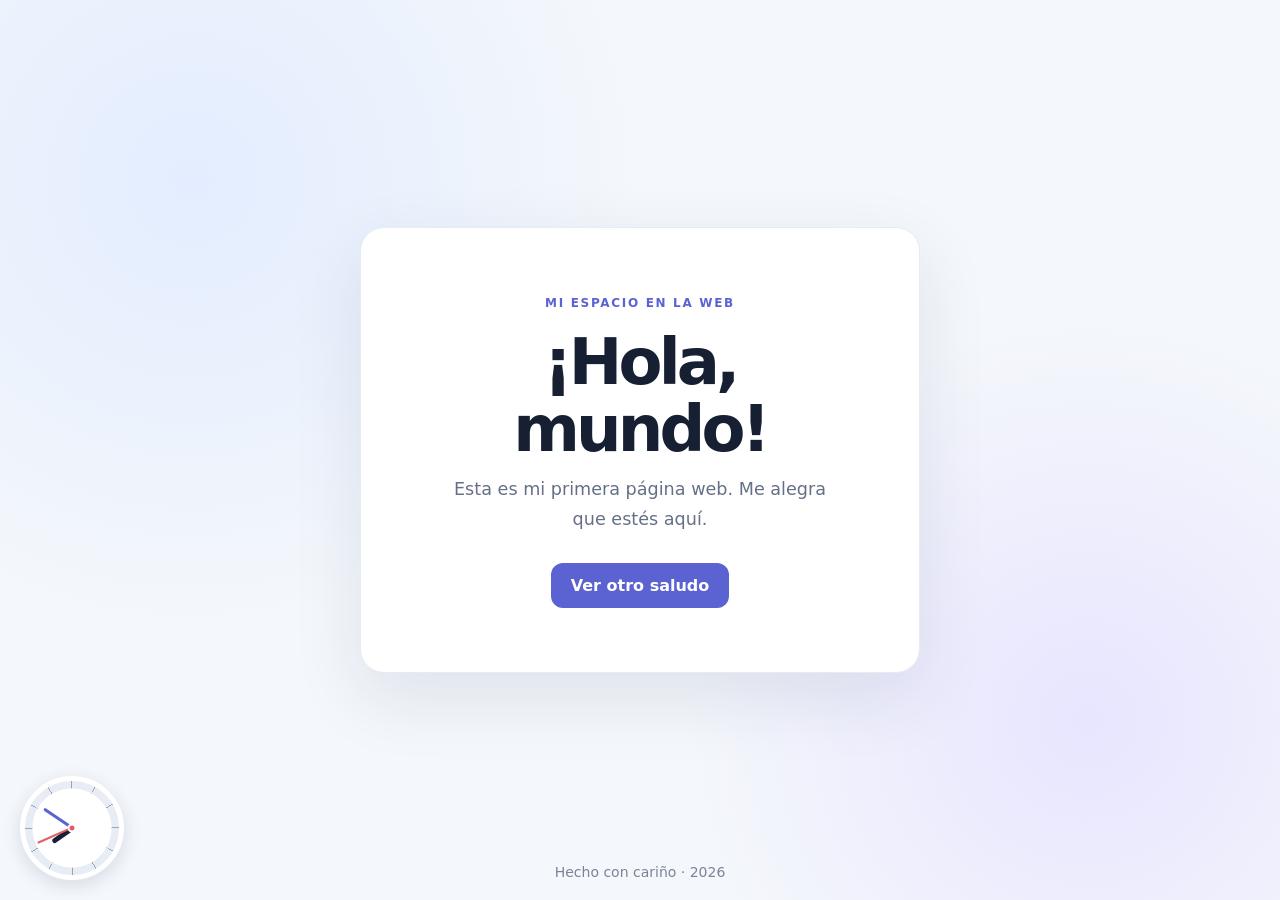
==== index.html @ 37932080 "first commit" ====
<!DOCTYPE html>
<html lang="es">
<head>
  <meta charset="UTF-8">
  <meta name="viewport" content="width=device-width, initial-scale=1.0">
  <meta name="theme-color" content="#f4f7fb">
  <title>Mi primera página</title>
  <link rel="stylesheet" href="styles.css">
  <script src="main.js" defer></script>
</head>
<body>
  <main class="tarjeta">
    <span class="etiqueta">MI ESPACIO EN LA WEB</span>
    <h1>¡Hola, mundo!</h1>
    <p id="mensaje">Esta es mi primera página web. Me alegra que estés aquí.</p>
    <button id="boton-saludo" type="button">Ver otro saludo</button>
  </main>

  <div class="reloj" id="reloj" role="img" aria-label="Reloj analógico">
    <span class="aguja aguja-hora" id="aguja-hora"></span>
    <span class="aguja aguja-minuto" id="aguja-minuto"></span>
    <span class="aguja aguja-segundo" id="aguja-segundo"></span>
    <span class="reloj-centro"></span>
  </div>

  <footer>Hecho con cariño · <span id="anio"></span></footer>
</body>
</html>
---- styles.css ----
:root {
  color-scheme: light;
  font-family: Inter, ui-sans-serif, system-ui, -apple-system, BlinkMacSystemFont, "Segoe UI", sans-serif;
  color: #172033;
  background: #f4f7fb;
  font-synthesis: none;
  text-rendering: optimizeLegibility;
}

* {
  box-sizing: border-box;
}

body {
  min-height: 100vh;
  margin: 0;
  padding: 24px;
  display: grid;
  place-items: center;
  background:
    radial-gradient(circle at 15% 20%, #e3edff 0, transparent 28rem),
    radial-gradient(circle at 85% 80%, #e8e5ff 0, transparent 25rem),
    #f4f7fb;
}

.tarjeta {
  width: min(100%, 560px);
  padding: clamp(32px, 8vw, 64px);
  text-align: center;
  background: #fff;
  border: 1px solid #e7ebf2;
  border-radius: 24px;
  box-shadow: 0 24px 70px rgb(34 51 84 / 10%);
}

.etiqueta {
  color: #5b63d3;
  font-size: 0.75rem;
  font-weight: 700;
  letter-spacing: 0.14em;
}

h1 {
  margin: 18px 0 12px;
  font-size: clamp(2.5rem, 8vw, 4rem);
  line-height: 1.05;
  letter-spacing: -0.06em;
}

p {
  max-width: 36ch;
  margin: 0 auto 28px;
  color: #657087;
  font-size: 1.1rem;
  line-height: 1.7;
}

button {
  padding: 13px 20px;
  border: 0;
  border-radius: 12px;
  background: #5b63d3;
  color: #fff;
  font: inherit;
  font-weight: 650;
  cursor: pointer;
  transition: background-color 160ms ease, transform 160ms ease;
}

button:hover {
  background: #484fb9;
  transform: translateY(-2px);
}

button:focus-visible {
  outline: 3px solid #a8adff;
  outline-offset: 3px;
}

.reloj {
  position: fixed;
  bottom: 20px;
  left: 20px;
  width: 104px;
  aspect-ratio: 1;
  border: 5px solid #fff;
  border-radius: 50%;
  background:
    radial-gradient(circle, #fff 0 59%, transparent 60%),
    repeating-conic-gradient(from -1deg, #9aa3b8 0deg 1deg, transparent 1deg 30deg),
    #e8ecf5;
  box-shadow: 0 5px 18px rgb(34 51 84 / 14%);
}

.aguja {
  position: absolute;
  bottom: 50%;
  left: 50%;
  display: block;
  border-radius: 999px;
  transform: translateX(-50%) rotate(0deg);
  transform-origin: center bottom;
}

.aguja-hora {
  width: 5px;
  height: 25%;
  background: #172033;
}

.aguja-minuto {
  width: 3px;
  height: 36%;
  background: #5b63d3;
}

.aguja-segundo {
  width: 2px;
  height: 40%;
  background: #e25d67;
}

.reloj-centro {
  position: absolute;
  top: 50%;
  left: 50%;
  width: 9px;
  aspect-ratio: 1;
  border: 2px solid #fff;
  border-radius: 50%;
  background: #e25d67;
  transform: translate(-50%, -50%);
}

footer {
  position: absolute;
  bottom: 20px;
  left: 50%;
  color: #7b8496;
  font-size: 0.875rem;
  transform: translateX(-50%);
  white-space: nowrap;
}

@media (max-width: 420px) {
  .reloj {
    bottom: 56px;
    left: 16px;
    width: 84px;
  }

  .aguja-hora {
    height: 24%;
  }
}

@media (prefers-reduced-motion: reduce) {
  *,
  *::before,
  *::after {
    scroll-behavior: auto !important;
    transition-duration: 0.01ms !important;
  }
}
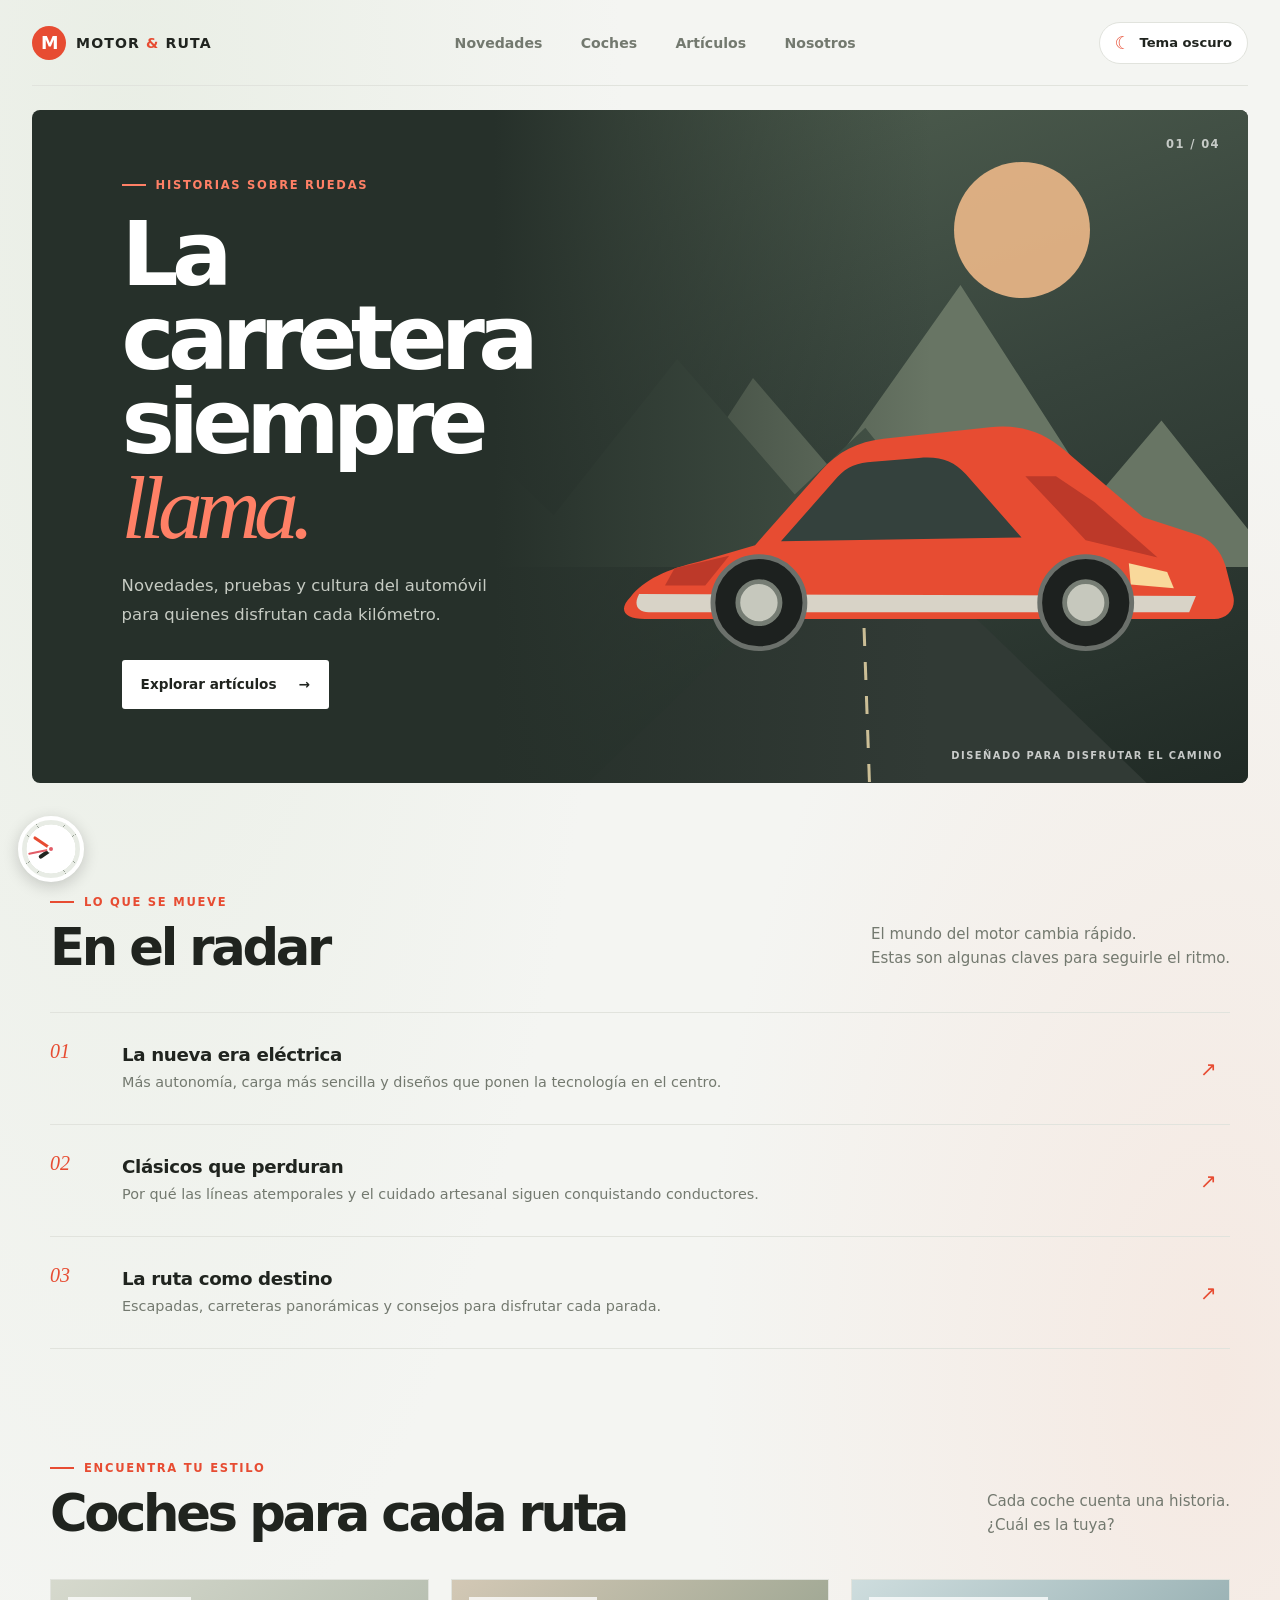
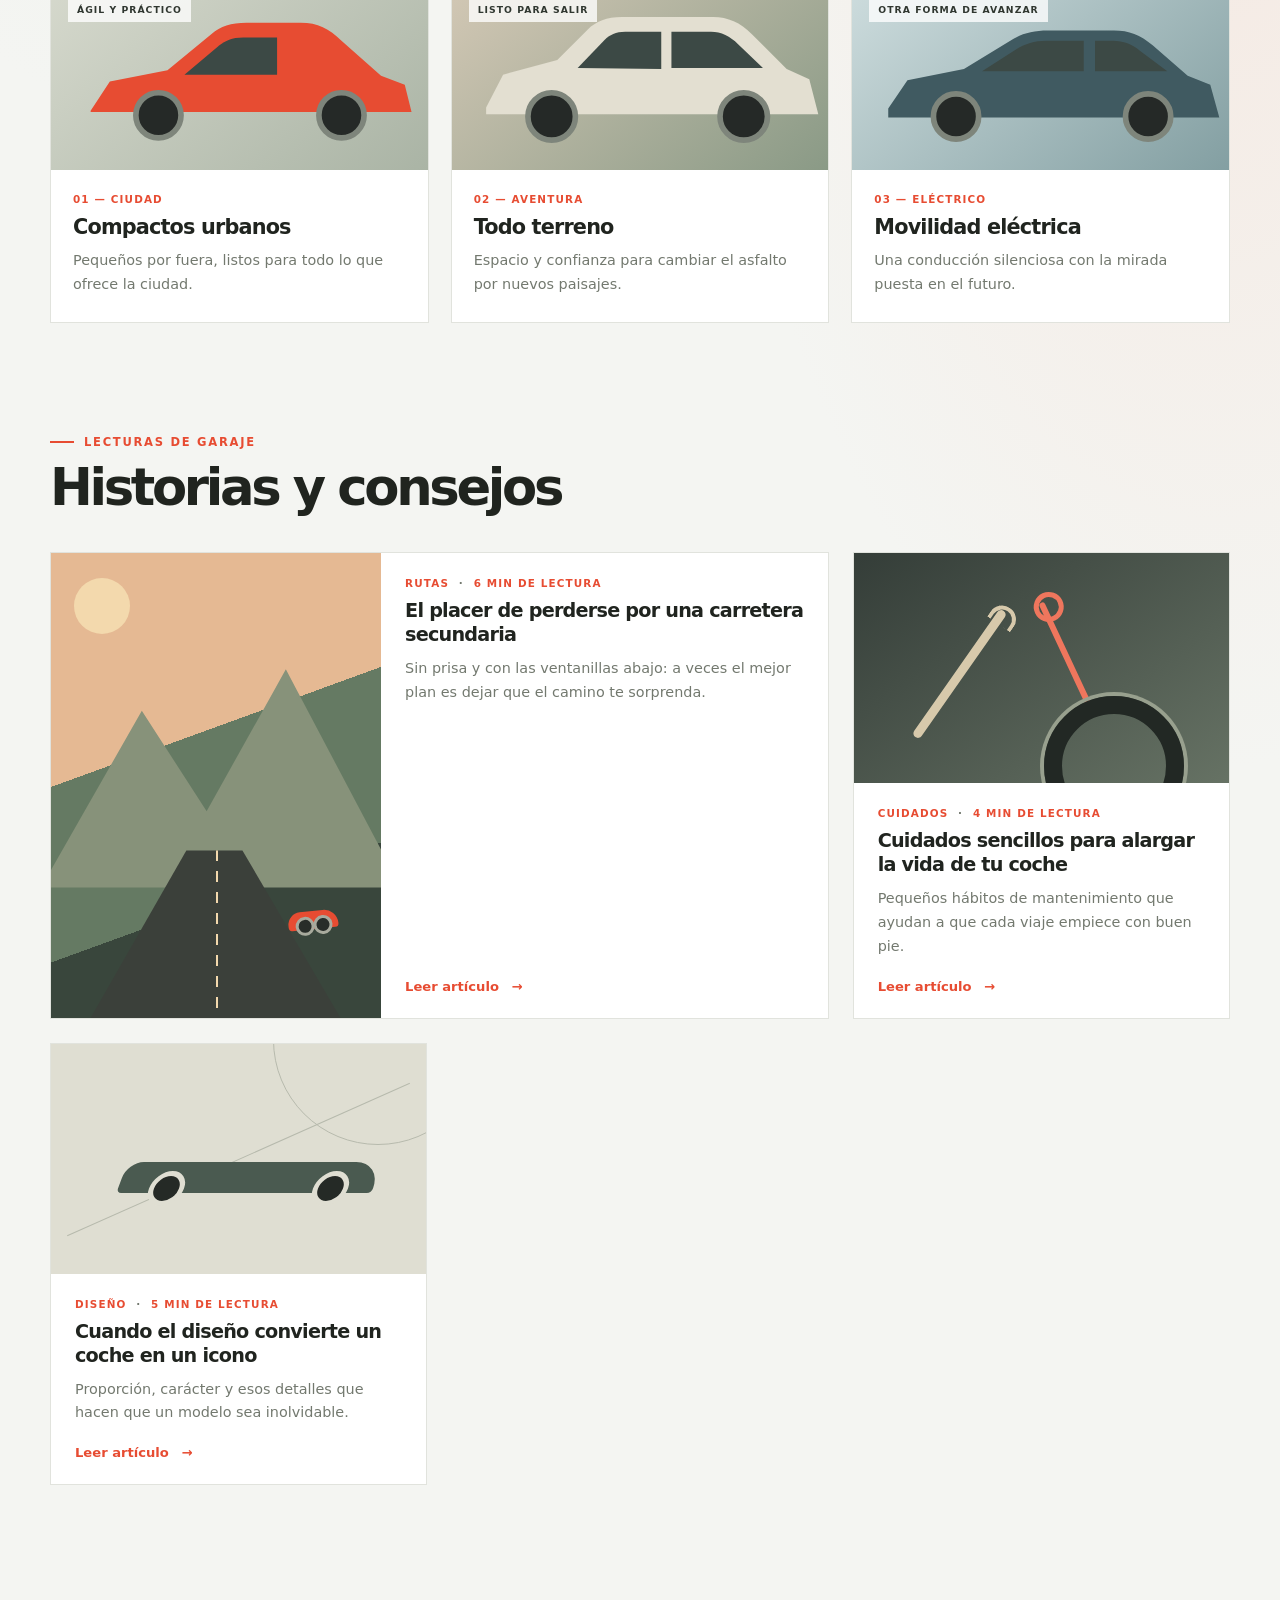
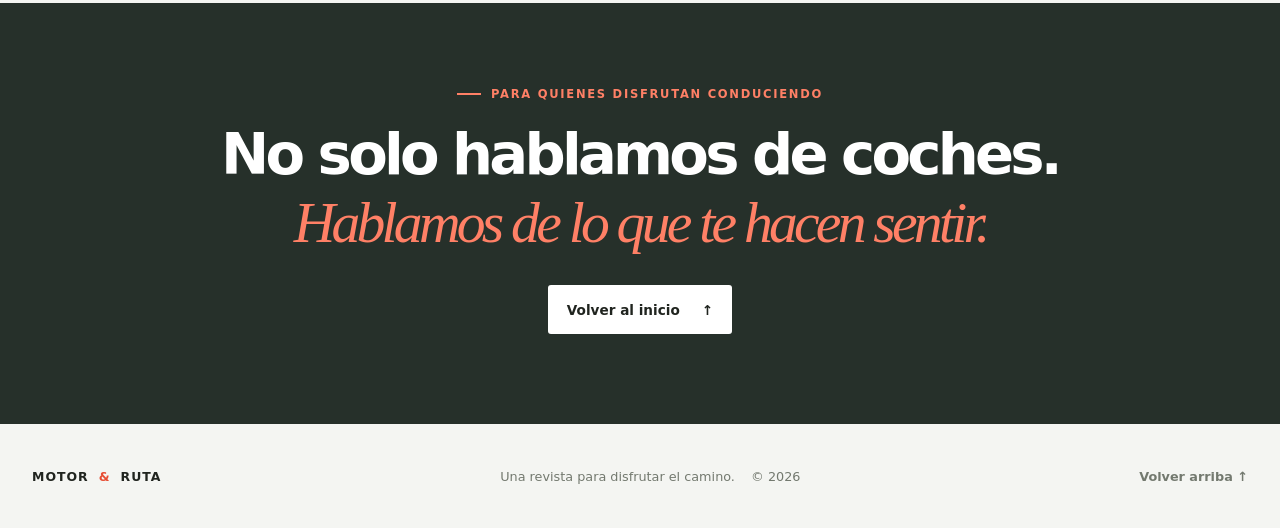
==== commit 57a06834: "READM.d y copilot-intructions.md created" ====
--- a/index.html
+++ b/index.html
@@ -3,17 +3,148 @@
 <head>
   <meta charset="UTF-8">
   <meta name="viewport" content="width=device-width, initial-scale=1.0">
-  <meta name="theme-color" content="#f4f7fb">
-  <title>Mi primera página</title>
+  <meta name="theme-color" content="#f4f5f2">
+  <title>Motor & Ruta | Pasión por los coches</title>
   <link rel="stylesheet" href="styles.css">
   <script src="main.js" defer></script>
 </head>
 <body>
-  <main class="tarjeta">
-    <span class="etiqueta">MI ESPACIO EN LA WEB</span>
-    <h1>¡Hola, mundo!</h1>
-    <p id="mensaje">Esta es mi primera página web. Me alegra que estés aquí.</p>
-    <button id="boton-saludo" type="button">Ver otro saludo</button>
+  <header class="cabecera">
+    <a class="marca" href="#inicio" aria-label="Motor y Ruta, inicio">
+      <span class="marca-icono" aria-hidden="true">M</span>
+      <span>MOTOR <span class="marca-amp">&</span> RUTA</span>
+    </a>
+    <nav class="navegacion" aria-label="Navegación principal">
+      <a href="#novedades">Novedades</a>
+      <a href="#coches">Coches</a>
+      <a href="#articulos">Artículos</a>
+      <a href="#nosotros">Nosotros</a>
+    </nav>
+    <button id="boton-tema" class="boton-tema" type="button" aria-pressed="false">
+      <span aria-hidden="true">☾</span>
+      <span class="texto-tema">Tema oscuro</span>
+    </button>
+  </header>
+
+  <main id="inicio">
+    <section class="portada" aria-labelledby="titulo-portada">
+      <div class="portada-contenido">
+        <p class="sobretitulo"><span></span> Historias sobre ruedas</p>
+        <h1 id="titulo-portada">La carretera<br>siempre <em>llama.</em></h1>
+        <p class="portada-descripcion">Novedades, pruebas y cultura del automóvil para quienes disfrutan cada kilómetro.</p>
+        <a class="boton boton-claro" href="#articulos">Explorar artículos <span aria-hidden="true">→</span></a>
+      </div>
+      <div class="portada-arte" role="img" aria-label="Ilustración de un coche deportivo rojo en una carretera">
+        <div class="sol"></div>
+        <div class="linea-horizonte"></div>
+        <div class="montana montana-uno"></div>
+        <div class="montana montana-dos"></div>
+        <div class="carretera"></div>
+        <svg class="coche-portada" viewBox="0 0 720 300" aria-hidden="true">
+          <path class="sombra-coche" d="M84 219c14-18 38-29 72-37l58-17 69-78c17-19 38-30 65-33l111-12c31-3 55 4 78 24l82 70 53 17c17 5 28 17 33 34l8 31c3 13-6 24-20 24H99c-22 0-28-10-15-23Z"/>
+          <path class="ventana-coche" d="m300 94-59 67 251-4-58-66c-13-14-27-19-49-17l-48 4c-16 1-27 5-37 16Z"/>
+          <path class="detalle-coche" d="m496 93 63 67 75 18-66-58-40-27Z"/>
+          <path class="detalle-coche" d="m130 189 57-13-25 31h-42Z"/>
+          <path class="luz-coche" d="m604 184 40 9 7 17-45-4Z"/>
+          <path class="parachoques" d="m93 216 581 2-7 17H103c-12 0-16-8-10-19Z"/>
+          <circle class="rueda" cx="218" cy="225" r="48"/>
+          <circle class="llanta" cx="218" cy="225" r="22"/>
+          <circle class="rueda" cx="559" cy="225" r="48"/>
+          <circle class="llanta" cx="559" cy="225" r="22"/>
+        </svg>
+        <span class="arte-caption">DISEÑADO PARA DISFRUTAR EL CAMINO</span>
+      </div>
+      <span class="portada-indice" aria-hidden="true">01 / 04</span>
+    </section>
+
+    <section class="seccion seccion-novedades" id="novedades" aria-labelledby="titulo-novedades">
+      <div class="encabezado-seccion">
+        <div>
+          <p class="sobretitulo"><span></span> Lo que se mueve</p>
+          <h2 id="titulo-novedades">En el radar</h2>
+        </div>
+        <p class="texto-lateral">El mundo del motor cambia rápido.<br>Estas son algunas claves para seguirle el ritmo.</p>
+      </div>
+      <div class="radar-grid">
+        <article class="radar-item">
+          <span class="numero">01</span>
+          <div><h3>La nueva era eléctrica</h3><p>Más autonomía, carga más sencilla y diseños que ponen la tecnología en el centro.</p></div>
+          <span class="flecha" aria-hidden="true">↗</span>
+        </article>
+        <article class="radar-item">
+          <span class="numero">02</span>
+          <div><h3>Clásicos que perduran</h3><p>Por qué las líneas atemporales y el cuidado artesanal siguen conquistando conductores.</p></div>
+          <span class="flecha" aria-hidden="true">↗</span>
+        </article>
+        <article class="radar-item">
+          <span class="numero">03</span>
+          <div><h3>La ruta como destino</h3><p>Escapadas, carreteras panorámicas y consejos para disfrutar cada parada.</p></div>
+          <span class="flecha" aria-hidden="true">↗</span>
+        </article>
+      </div>
+    </section>
+
+    <section class="seccion seccion-coches" id="coches" aria-labelledby="titulo-coches">
+      <div class="encabezado-seccion">
+        <div>
+          <p class="sobretitulo"><span></span> Encuentra tu estilo</p>
+          <h2 id="titulo-coches">Coches para cada ruta</h2>
+        </div>
+        <p class="texto-lateral">Cada coche cuenta una historia.<br>¿Cuál es la tuya?</p>
+      </div>
+      <div class="coches-grid">
+        <article class="coche-card">
+          <div class="coche-card-arte arte-urbano">
+            <span class="etiqueta-card">ÁGIL Y PRÁCTICO</span>
+            <svg viewBox="0 0 320 140" aria-hidden="true"><path d="m28 91 17-26 51-10 39-32c8-7 17-10 31-10h48c15 0 25 5 36 16l35 31 21 8 6 24H28Z"/><path class="ventana-mini" d="m111 59 31-26c5-4 11-7 21-7h30v33Z"/><circle class="rueda-mini" cx="88" cy="95" r="20"/><circle class="rueda-mini" cx="250" cy="95" r="20"/></svg>
+          </div>
+          <div class="coche-card-texto"><p class="categoria">01 — CIUDAD</p><h3>Compactos urbanos</h3><p>Pequeños por fuera, listos para todo lo que ofrece la ciudad.</p></div>
+        </article>
+        <article class="coche-card">
+          <div class="coche-card-arte arte-aventura">
+            <span class="etiqueta-card">LISTO PARA SALIR</span>
+            <svg viewBox="0 0 320 140" aria-hidden="true"><path d="m24 88 15-29 48-13 27-27c7-7 17-11 30-11h81c13 0 24 5 34 15l31 31 20 9 8 31H24Z"/><path class="ventana-mini" d="m105 53 24-25c4-4 10-7 18-7h32v33Z"/><path class="ventana-mini" d="M188 21h35c9 0 17 4 24 11l22 21h-81Z"/><circle class="rueda-mini" cx="82" cy="96" r="21"/><circle class="rueda-mini" cx="252" cy="96" r="21"/></svg>
+          </div>
+          <div class="coche-card-texto"><p class="categoria">02 — AVENTURA</p><h3>Todo terreno</h3><p>Espacio y confianza para cambiar el asfalto por nuevos paisajes.</p></div>
+        </article>
+        <article class="coche-card">
+          <div class="coche-card-arte arte-electrico">
+            <span class="etiqueta-card">OTRA FORMA DE AVANZAR</span>
+            <svg viewBox="0 0 320 140" aria-hidden="true"><path d="m25 89 17-25 50-10 41-25c9-6 20-9 33-9h59c13 0 23 4 34 13l31 27 20 8 8 29H25Z"/><path class="ventana-mini" d="m108 56 31-20c7-4 15-7 26-7h33v27Z"/><path class="ventana-mini" d="M208 29h16c9 0 17 3 24 9l24 18h-64Z"/><circle class="rueda-mini" cx="85" cy="96" r="20"/><circle class="rueda-mini" cx="255" cy="96" r="20"/></svg>
+          </div>
+          <div class="coche-card-texto"><p class="categoria">03 — ELÉCTRICO</p><h3>Movilidad eléctrica</h3><p>Una conducción silenciosa con la mirada puesta en el futuro.</p></div>
+        </article>
+      </div>
+    </section>
+
+    <section class="seccion seccion-articulos" id="articulos" aria-labelledby="titulo-articulos">
+      <div class="encabezado-seccion">
+        <div>
+          <p class="sobretitulo"><span></span> Lecturas de garaje</p>
+          <h2 id="titulo-articulos">Historias y consejos</h2>
+        </div>
+      </div>
+      <div class="articulos-grid">
+        <article class="articulo articulo-principal">
+          <div class="articulo-ilustracion ilustracion-ruta" aria-hidden="true"><span class="sol-articulo"></span><span class="montana-articulo"></span><span class="carretera-articulo"></span><span class="coche-articulo"></span></div>
+          <div class="articulo-info"><p class="categoria">RUTAS <span>·</span> 6 MIN DE LECTURA</p><h3>El placer de perderse por una carretera secundaria</h3><p>Sin prisa y con las ventanillas abajo: a veces el mejor plan es dejar que el camino te sorprenda.</p><a href="#nosotros" class="enlace-articulo">Leer artículo <span aria-hidden="true">→</span></a></div>
+        </article>
+        <article class="articulo">
+          <div class="articulo-ilustracion ilustracion-garaje" aria-hidden="true"><span class="herramienta herramienta-uno"></span><span class="herramienta herramienta-dos"></span><span class="llanta-garaje"></span></div>
+          <div class="articulo-info"><p class="categoria">CUIDADOS <span>·</span> 4 MIN DE LECTURA</p><h3>Cuidados sencillos para alargar la vida de tu coche</h3><p>Pequeños hábitos de mantenimiento que ayudan a que cada viaje empiece con buen pie.</p><a href="#nosotros" class="enlace-articulo">Leer artículo <span aria-hidden="true">→</span></a></div>
+        </article>
+        <article class="articulo">
+          <div class="articulo-ilustracion ilustracion-diseno" aria-hidden="true"><span class="circulo-diseno"></span><span class="linea-diseno"></span><span class="coche-diseno"></span></div>
+          <div class="articulo-info"><p class="categoria">DISEÑO <span>·</span> 5 MIN DE LECTURA</p><h3>Cuando el diseño convierte un coche en un icono</h3><p>Proporción, carácter y esos detalles que hacen que un modelo sea inolvidable.</p><a href="#nosotros" class="enlace-articulo">Leer artículo <span aria-hidden="true">→</span></a></div>
+        </article>
+      </div>
+    </section>
+
+    <section class="cierre" id="nosotros" aria-labelledby="titulo-cierre">
+      <p class="sobretitulo"><span></span> Para quienes disfrutan conduciendo</p>
+      <h2 id="titulo-cierre">No solo hablamos de coches.<br><em>Hablamos de lo que te hacen sentir.</em></h2>
+      <a class="boton boton-oscuro" href="#inicio">Volver al inicio <span aria-hidden="true">↑</span></a>
+    </section>
   </main>
 
   <div class="reloj" id="reloj" role="img" aria-label="Reloj analógico">
@@ -23,6 +154,10 @@
     <span class="reloj-centro"></span>
   </div>
 
-  <footer>Hecho con cariño · <span id="anio"></span></footer>
+  <footer class="pie">
+    <a class="marca marca-pie" href="#inicio">MOTOR <span class="marca-amp">&</span> RUTA</a>
+    <p>Una revista para disfrutar el camino. <span>© <span id="anio"></span></span></p>
+    <a href="#inicio" class="enlace-pie">Volver arriba ↑</a>
+  </footer>
 </body>
 </html>
--- a/styles.css
+++ b/styles.css
@@ -1,95 +1,902 @@
 :root {
   color-scheme: light;
   font-family: Inter, ui-sans-serif, system-ui, -apple-system, BlinkMacSystemFont, "Segoe UI", sans-serif;
-  color: #172033;
-  background: #f4f7fb;
+  --color-texto: #20241f;
+  --color-fondo: #f4f5f2;
+  --color-superficie: #fff;
+  --color-borde: #e1e3dd;
+  --color-secundario: #73796f;
+  --color-acento: #e74c32;
+  --color-acento-hover: #c93c27;
+  --color-oscuro: #20241f;
+  --color-pie: #a7ac9f;
+  --color-reloj: #fff;
+  --color-marcas-reloj: #9aa398;
+  --color-cara-reloj: #e8ece5;
+  --color-aguja-hora: #20241f;
+  --color-brillo-uno: #e9eee5;
+  --color-brillo-dos: #f5e9e2;
+  --transicion-tema: 350ms ease;
   font-synthesis: none;
   text-rendering: optimizeLegibility;
+  scroll-behavior: smooth;
+}
+
+body[data-theme="dark"] {
+  color-scheme: dark;
+  --color-texto: #f0f0e9;
+  --color-fondo: #171a18;
+  --color-superficie: #232824;
+  --color-borde: #39413b;
+  --color-secundario: #b4bcb3;
+  --color-acento: #ff7359;
+  --color-acento-hover: #ff8973;
+  --color-oscuro: #e8ebe4;
+  --color-pie: #b4bcb3;
+  --color-reloj: #232824;
+  --color-marcas-reloj: #778278;
+  --color-cara-reloj: #303a33;
+  --color-aguja-hora: #f0f0e9;
+  --color-brillo-uno: #252d27;
+  --color-brillo-dos: #332624;
 }
 
 * {
   box-sizing: border-box;
 }
 
+html {
+  scroll-behavior: smooth;
+  scroll-padding-top: 90px;
+}
+
 body {
+  min-width: 320px;
   min-height: 100vh;
   margin: 0;
-  padding: 24px;
+  color: var(--color-texto);
+  background:
+    radial-gradient(ellipse at 10% 5%, var(--color-brillo-uno) 0, transparent 31rem),
+    radial-gradient(ellipse at 95% 37%, var(--color-brillo-dos) 0, transparent 32rem),
+    var(--color-fondo);
+  transition: color var(--transicion-tema), background-color var(--transicion-tema);
+}
+
+a {
+  color: inherit;
+  text-decoration: none;
+}
+
+.cabecera {
+  width: min(100% - 64px, 1320px);
+  height: 86px;
+  margin: 0 auto;
+  display: flex;
+  align-items: center;
+  justify-content: space-between;
+  gap: 28px;
+  border-bottom: 1px solid var(--color-borde);
+  transition: border-color var(--transicion-tema);
+}
+
+.marca {
+  display: inline-flex;
+  align-items: center;
+  gap: 10px;
+  font-size: 0.88rem;
+  font-weight: 850;
+  letter-spacing: 0.08em;
+  white-space: nowrap;
+}
+
+.marca-icono {
+  width: 34px;
+  height: 34px;
   display: grid;
   place-items: center;
-  background:
-    radial-gradient(circle at 15% 20%, #e3edff 0, transparent 28rem),
-    radial-gradient(circle at 85% 80%, #e8e5ff 0, transparent 25rem),
-    #f4f7fb;
-}
-
-.tarjeta {
-  width: min(100%, 560px);
-  padding: clamp(32px, 8vw, 64px);
-  text-align: center;
-  background: #fff;
-  border: 1px solid #e7ebf2;
-  border-radius: 24px;
-  box-shadow: 0 24px 70px rgb(34 51 84 / 10%);
-}
-
-.etiqueta {
-  color: #5b63d3;
-  font-size: 0.75rem;
-  font-weight: 700;
-  letter-spacing: 0.14em;
-}
-
-h1 {
-  margin: 18px 0 12px;
-  font-size: clamp(2.5rem, 8vw, 4rem);
-  line-height: 1.05;
-  letter-spacing: -0.06em;
-}
-
-p {
-  max-width: 36ch;
-  margin: 0 auto 28px;
-  color: #657087;
+  border-radius: 50%;
+  background: var(--color-acento);
+  color: #fff;
   font-size: 1.1rem;
-  line-height: 1.7;
+  font-style: italic;
+  letter-spacing: -0.08em;
+}
+
+.marca-amp {
+  color: var(--color-acento);
+}
+
+.navegacion {
+  display: flex;
+  align-items: center;
+  gap: clamp(18px, 3vw, 42px);
+  color: var(--color-secundario);
+  font-size: 0.88rem;
+  font-weight: 600;
+}
+
+.navegacion a,
+.enlace-pie {
+  transition: color 180ms ease;
+}
+
+.navegacion a:hover,
+.enlace-pie:hover {
+  color: var(--color-acento);
 }
 
 button {
-  padding: 13px 20px;
-  border: 0;
-  border-radius: 12px;
-  background: #5b63d3;
-  color: #fff;
   font: inherit;
+}
+
+.boton-tema {
+  display: inline-flex;
+  align-items: center;
+  justify-content: center;
+  gap: 9px;
+  min-height: 42px;
+  padding: 0 15px;
+  border: 1px solid var(--color-borde);
+  border-radius: 999px;
+  background: var(--color-superficie);
+  color: var(--color-texto);
+  font-size: 0.82rem;
   font-weight: 650;
   cursor: pointer;
-  transition: background-color 160ms ease, transform 160ms ease;
-}
-
-button:hover {
-  background: #484fb9;
+  transition: color var(--transicion-tema), background-color var(--transicion-tema), border-color var(--transicion-tema), transform 180ms ease;
+}
+
+.boton-tema:hover {
   transform: translateY(-2px);
 }
 
-button:focus-visible {
-  outline: 3px solid #a8adff;
-  outline-offset: 3px;
+.boton-tema > span:first-child {
+  color: var(--color-acento);
+  font-size: 1.1rem;
+}
+
+button:focus-visible,
+a:focus-visible {
+  outline: 3px solid var(--color-acento);
+  outline-offset: 4px;
+}
+
+.portada {
+  position: relative;
+  width: min(100% - 64px, 1320px);
+  min-height: 570px;
+  margin: 24px auto 0;
+  overflow: hidden;
+  display: grid;
+  grid-template-columns: 0.86fr 1.14fr;
+  align-items: center;
+  border-radius: 8px;
+  background: #26302a;
+  color: #fff;
+}
+
+.portada-contenido {
+  position: relative;
+  z-index: 2;
+  padding: 68px 0 74px clamp(38px, 7vw, 100px);
+}
+
+.sobretitulo {
+  display: flex;
+  align-items: center;
+  gap: 10px;
+  margin: 0 0 20px;
+  color: var(--color-acento);
+  font-size: 0.72rem;
+  font-weight: 800;
+  letter-spacing: 0.15em;
+  text-transform: uppercase;
+}
+
+.sobretitulo > span {
+  width: 24px;
+  height: 2px;
+  background: currentColor;
+}
+
+.portada .sobretitulo {
+  color: #ff8066;
+}
+
+h1,
+h2,
+h3,
+p {
+  margin-top: 0;
+}
+
+h1 {
+  max-width: 600px;
+  margin-bottom: 22px;
+  font-size: clamp(3.4rem, 7vw, 6.1rem);
+  font-weight: 780;
+  letter-spacing: -0.075em;
+  line-height: 0.94;
+}
+
+h1 em,
+.cierre h2 em {
+  color: #ff8066;
+  font-family: Georgia, "Times New Roman", serif;
+  font-weight: 400;
+}
+
+.portada-descripcion {
+  max-width: 390px;
+  margin-bottom: 30px;
+  color: #c6cbc3;
+  font-size: 1.03rem;
+  line-height: 1.75;
+}
+
+.boton {
+  display: inline-flex;
+  align-items: center;
+  gap: 22px;
+  min-height: 49px;
+  padding: 0 19px;
+  border-radius: 3px;
+  font-size: 0.85rem;
+  font-weight: 750;
+  transition: color 180ms ease, background-color 180ms ease, transform 180ms ease;
+}
+
+.boton:hover {
+  transform: translateY(-2px);
+}
+
+.boton-claro {
+  background: #fff;
+  color: #20241f;
+}
+
+.boton-claro:hover {
+  background: #ff8066;
+  color: #fff;
+}
+
+.portada-arte {
+  position: absolute;
+  inset: 0 0 0 38%;
+  overflow: hidden;
+  background: linear-gradient(160deg, #526252, #37443c 49%, #202a25);
+}
+
+.portada-arte::after {
+  position: absolute;
+  inset: 0;
+  background: linear-gradient(90deg, #26302a 0%, rgb(38 48 42 / 70%) 16%, transparent 58%);
+  content: "";
+}
+
+.sol {
+  position: absolute;
+  top: 52px;
+  right: 21%;
+  width: 136px;
+  aspect-ratio: 1;
+  border-radius: 50%;
+  background: #edb889;
+  opacity: 0.9;
+}
+
+.linea-horizonte {
+  position: absolute;
+  right: 0;
+  bottom: 34%;
+  left: 0;
+  height: 1px;
+  background: rgb(255 255 255 / 20%);
+}
+
+.montana {
+  position: absolute;
+  right: -4%;
+  bottom: 32%;
+  width: 86%;
+  height: 42%;
+  background: #687564;
+  clip-path: polygon(0 100%, 19% 33%, 31% 65%, 51% 0, 72% 75%, 82% 48%, 100% 100%);
+}
+
+.montana-dos {
+  right: 36%;
+  bottom: 32%;
+  width: 78%;
+  height: 31%;
+  background: #455448;
+  transform: scaleX(-1);
+}
+
+.carretera {
+  position: absolute;
+  right: -5%;
+  bottom: -20%;
+  left: -6%;
+  height: 48%;
+  background: #313a35;
+  clip-path: polygon(40% 0, 60% 0, 100% 100%, 0 100%);
+}
+
+.carretera::after {
+  position: absolute;
+  top: 0;
+  left: 50%;
+  width: 3px;
+  height: 100%;
+  background: repeating-linear-gradient(to bottom, #e7d6a8 0 18px, transparent 18px 34px);
+  content: "";
+  transform: rotate(-2deg);
+}
+
+.coche-portada {
+  position: absolute;
+  z-index: 1;
+  right: 1%;
+  bottom: 16%;
+  width: min(92%, 690px);
+  overflow: visible;
+}
+
+.sombra-coche {
+  fill: #e74c32;
+}
+
+.ventana-coche {
+  fill: #34413d;
+}
+
+.detalle-coche {
+  fill: #bd3929;
+}
+
+.luz-coche {
+  fill: #f9d99b;
+}
+
+.parachoques {
+  fill: #d8d3c7;
+}
+
+.rueda {
+  fill: #1d211f;
+  stroke: #6b706b;
+  stroke-width: 5;
+}
+
+.llanta {
+  fill: #c6c8bd;
+  stroke: #767d74;
+  stroke-width: 5;
+}
+
+.arte-caption {
+  position: absolute;
+  z-index: 2;
+  right: 25px;
+  bottom: 22px;
+  color: rgb(255 255 255 / 74%);
+  font-size: 0.62rem;
+  font-weight: 700;
+  letter-spacing: 0.15em;
+}
+
+.portada-indice {
+  position: absolute;
+  z-index: 2;
+  right: 28px;
+  top: 27px;
+  color: rgb(255 255 255 / 70%);
+  font-size: 0.72rem;
+  font-weight: 700;
+  letter-spacing: 0.12em;
+}
+
+.seccion {
+  width: min(100% - 64px, 1180px);
+  margin: 0 auto;
+  padding: 112px 0 0;
+}
+
+.encabezado-seccion {
+  margin-bottom: 38px;
+  display: flex;
+  align-items: end;
+  justify-content: space-between;
+  gap: 24px;
+}
+
+.encabezado-seccion .sobretitulo {
+  margin-bottom: 12px;
+}
+
+h2 {
+  margin-bottom: 0;
+  font-size: clamp(2.2rem, 4vw, 3.5rem);
+  letter-spacing: -0.065em;
+  line-height: 1.05;
+}
+
+.texto-lateral {
+  margin: 0 0 4px;
+  color: var(--color-secundario);
+  font-size: 0.94rem;
+  line-height: 1.6;
+}
+
+.radar-grid {
+  border-top: 1px solid var(--color-borde);
+}
+
+.radar-item {
+  min-height: 112px;
+  display: grid;
+  grid-template-columns: 54px 1fr 30px;
+  align-items: center;
+  gap: 18px;
+  border-bottom: 1px solid var(--color-borde);
+  transition: border-color var(--transicion-tema);
+}
+
+.numero {
+  align-self: start;
+  padding-top: 27px;
+  color: var(--color-acento);
+  font-family: Georgia, "Times New Roman", serif;
+  font-size: 1.25rem;
+  font-style: italic;
+}
+
+.radar-item h3 {
+  margin-bottom: 7px;
+  font-size: 1.14rem;
+  letter-spacing: -0.02em;
+}
+
+.radar-item p {
+  margin-bottom: 0;
+  color: var(--color-secundario);
+  font-size: 0.9rem;
+  line-height: 1.5;
+}
+
+.flecha {
+  color: var(--color-acento);
+  font-size: 1.25rem;
+}
+
+.coches-grid {
+  display: grid;
+  grid-template-columns: repeat(3, 1fr);
+  gap: 22px;
+}
+
+.coche-card {
+  overflow: hidden;
+  background: var(--color-superficie);
+  border: 1px solid var(--color-borde);
+  transition: background-color var(--transicion-tema), border-color var(--transicion-tema), transform 180ms ease;
+}
+
+.coche-card:hover {
+  transform: translateY(-5px);
+}
+
+.coche-card-arte {
+  position: relative;
+  height: 190px;
+  overflow: hidden;
+  display: grid;
+  place-items: center;
+}
+
+.arte-urbano {
+  background: linear-gradient(140deg, #d6d9cd, #aab4a5);
+}
+
+.arte-aventura {
+  background: linear-gradient(140deg, #d3c8b5, #8a9a86);
+}
+
+.arte-electrico {
+  background: linear-gradient(140deg, #ceddde, #839fa2);
+}
+
+.coche-card-arte svg {
+  position: absolute;
+  bottom: 4px;
+  width: 96%;
+  fill: #e74c32;
+}
+
+.arte-aventura svg {
+  fill: #e3dfd1;
+}
+
+.arte-electrico svg {
+  fill: #405a61;
+}
+
+.coche-card-arte .ventana-mini {
+  fill: #3c4945;
+}
+
+.coche-card-arte .rueda-mini {
+  fill: #252927;
+  stroke: #7e857b;
+  stroke-width: 5px;
+}
+
+.etiqueta-card {
+  position: absolute;
+  z-index: 1;
+  top: 17px;
+  left: 17px;
+  padding: 7px 9px;
+  background: rgb(255 255 255 / 78%);
+  color: #303730;
+  font-size: 0.58rem;
+  font-weight: 800;
+  letter-spacing: 0.11em;
+}
+
+.coche-card-texto {
+  padding: 23px 22px 25px;
+}
+
+.categoria {
+  margin-bottom: 10px;
+  color: var(--color-acento);
+  font-size: 0.65rem;
+  font-weight: 800;
+  letter-spacing: 0.11em;
+}
+
+.coche-card h3,
+.articulo h3 {
+  margin-bottom: 10px;
+  font-size: 1.3rem;
+  letter-spacing: -0.04em;
+}
+
+.coche-card-texto > p:last-child,
+.articulo-info > p:not(.categoria) {
+  margin-bottom: 0;
+  color: var(--color-secundario);
+  font-size: 0.9rem;
+  line-height: 1.65;
+}
+
+.seccion-articulos {
+  padding-bottom: 118px;
+}
+
+.articulos-grid {
+  display: grid;
+  grid-template-columns: repeat(3, 1fr);
+  gap: 24px;
+}
+
+.articulo {
+  min-width: 0;
+  background: var(--color-superficie);
+  border: 1px solid var(--color-borde);
+  transition: background-color var(--transicion-tema), border-color var(--transicion-tema);
+}
+
+.articulo-principal {
+  grid-column: span 2;
+  display: grid;
+  grid-template-columns: 0.85fr 1.15fr;
+}
+
+.articulo-ilustracion {
+  position: relative;
+  min-height: 230px;
+  overflow: hidden;
+}
+
+.ilustracion-ruta {
+  background: linear-gradient(160deg, #e5b993 0 40%, #657a63 40% 70%, #39463c 70%);
+}
+
+.sol-articulo {
+  position: absolute;
+  top: 25px;
+  left: 23px;
+  width: 56px;
+  aspect-ratio: 1;
+  border-radius: 50%;
+  background: #f3d9ad;
+}
+
+.montana-articulo {
+  position: absolute;
+  right: -20px;
+  bottom: 28%;
+  left: -10px;
+  height: 47%;
+  background: #87927a;
+  clip-path: polygon(0 100%, 28% 19%, 46% 65%, 68% 0, 100% 100%);
+}
+
+.carretera-articulo {
+  position: absolute;
+  right: 0;
+  bottom: -15%;
+  left: 0;
+  height: 51%;
+  background: #3b403a;
+  clip-path: polygon(41% 0, 58% 0, 100% 100%, 0 100%);
+}
+
+.carretera-articulo::after {
+  position: absolute;
+  top: 0;
+  left: 50%;
+  width: 2px;
+  height: 100%;
+  background: repeating-linear-gradient(to bottom, #f3d9ad 0 11px, transparent 11px 21px);
+  content: "";
+}
+
+.coche-articulo {
+  position: absolute;
+  z-index: 1;
+  right: 13%;
+  bottom: 19%;
+  width: 50px;
+  height: 18px;
+  border-radius: 18px 21px 5px 5px;
+  background: #e74c32;
+  transform: rotate(-6deg);
+}
+
+.coche-articulo::before,
+.coche-articulo::after {
+  position: absolute;
+  bottom: -6px;
+  width: 13px;
+  height: 13px;
+  border: 3px solid #a8aa9d;
+  border-radius: 50%;
+  background: #282d29;
+  content: "";
+}
+
+.coche-articulo::before {
+  left: 7px;
+}
+
+.coche-articulo::after {
+  right: 6px;
+}
+
+.articulo-info {
+  padding: 24px;
+  display: flex;
+  flex-direction: column;
+  align-items: flex-start;
+}
+
+.articulo-info .categoria span {
+  padding: 0 5px;
+  color: var(--color-secundario);
+}
+
+.articulo h3 {
+  font-size: 1.2rem;
+  line-height: 1.25;
+}
+
+.enlace-articulo {
+  margin-top: auto;
+  padding-top: 20px;
+  color: var(--color-acento);
+  font-size: 0.82rem;
+  font-weight: 750;
+}
+
+.enlace-articulo span {
+  display: inline-block;
+  margin-left: 8px;
+  transition: transform 180ms ease;
+}
+
+.enlace-articulo:hover span {
+  transform: translateX(4px);
+}
+
+.ilustracion-garaje {
+  background: linear-gradient(145deg, #343d38, #667264);
+}
+
+.herramienta {
+  position: absolute;
+  top: 19%;
+  left: 27%;
+  width: 9px;
+  height: 67%;
+  border-radius: 8px;
+  background: #d7c9ab;
+  transform: rotate(35deg);
+}
+
+.herramienta-uno::before {
+  position: absolute;
+  top: -6px;
+  left: -6px;
+  width: 20px;
+  height: 16px;
+  border: 4px solid #d7c9ab;
+  border-bottom: 0;
+  border-radius: 14px 14px 0 0;
+  content: "";
+}
+
+.herramienta-dos {
+  left: 56%;
+  width: 6px;
+  height: 53%;
+  background: #ef765d;
+  transform: rotate(-25deg);
+}
+
+.herramienta-dos::before {
+  position: absolute;
+  top: -8px;
+  left: -7px;
+  width: 20px;
+  height: 20px;
+  border: 5px solid #ef765d;
+  border-radius: 50%;
+  content: "";
+}
+
+.llanta-garaje {
+  position: absolute;
+  right: 12%;
+  bottom: -23%;
+  width: 140px;
+  aspect-ratio: 1;
+  border: 18px solid #222824;
+  border-radius: 50%;
+  box-shadow: 0 0 0 4px #98a08e;
+}
+
+.ilustracion-diseno {
+  background: #dfded2;
+}
+
+.circulo-diseno {
+  position: absolute;
+  top: -47%;
+  right: -15%;
+  width: 210px;
+  aspect-ratio: 1;
+  border: 1px solid #b7baad;
+  border-radius: 50%;
+}
+
+.linea-diseno {
+  position: absolute;
+  top: 50%;
+  left: 0;
+  width: 100%;
+  height: 1px;
+  background: #b7baad;
+  transform: rotate(-24deg);
+}
+
+.coche-diseno {
+  position: absolute;
+  right: 13%;
+  bottom: 35%;
+  width: 68%;
+  height: 31px;
+  border-radius: 28px 45px 8px 8px;
+  background: #4a5a50;
+  transform: skewX(-20deg);
+}
+
+.coche-diseno::before,
+.coche-diseno::after {
+  position: absolute;
+  bottom: -13px;
+  width: 25px;
+  height: 25px;
+  border: 5px solid #dfded2;
+  border-radius: 50%;
+  background: #252a26;
+  content: "";
+}
+
+.coche-diseno::before {
+  left: 12%;
+}
+
+.coche-diseno::after {
+  right: 10%;
+}
+
+.cierre {
+  padding: 84px 24px 90px;
+  text-align: center;
+  background: #26302a;
+  color: #fff;
+}
+
+.cierre .sobretitulo {
+  justify-content: center;
+  color: #ff8066;
+}
+
+.cierre h2 {
+  margin: 0 auto 28px;
+  font-size: clamp(2rem, 4.5vw, 4rem);
+  line-height: 1.18;
+}
+
+.boton-oscuro {
+  background: #fff;
+  color: #20241f;
+}
+
+.boton-oscuro:hover {
+  background: #ff8066;
+  color: #fff;
+}
+
+.pie {
+  width: min(100% - 64px, 1320px);
+  min-height: 104px;
+  margin: 0 auto;
+  display: flex;
+  align-items: center;
+  justify-content: space-between;
+  gap: 20px;
+  color: var(--color-secundario);
+}
+
+.marca-pie {
+  color: var(--color-texto);
+  font-size: 0.78rem;
+}
+
+.pie p {
+  margin: 0;
+  font-size: 0.8rem;
+}
+
+.pie p > span {
+  margin-left: 12px;
+}
+
+.enlace-pie {
+  font-size: 0.8rem;
+  font-weight: 650;
 }
 
 .reloj {
   position: fixed;
-  bottom: 20px;
-  left: 20px;
-  width: 104px;
+  z-index: 5;
+  bottom: 18px;
+  left: 18px;
+  width: 66px;
   aspect-ratio: 1;
-  border: 5px solid #fff;
+  border: 4px solid var(--color-reloj);
   border-radius: 50%;
   background:
-    radial-gradient(circle, #fff 0 59%, transparent 60%),
-    repeating-conic-gradient(from -1deg, #9aa3b8 0deg 1deg, transparent 1deg 30deg),
-    #e8ecf5;
-  box-shadow: 0 5px 18px rgb(34 51 84 / 14%);
+    radial-gradient(circle, var(--color-reloj) 0 59%, transparent 60%),
+    repeating-conic-gradient(from -1deg, var(--color-marcas-reloj) 0deg 1deg, transparent 1deg 30deg),
+    var(--color-cara-reloj);
+  box-shadow: 0 4px 16px rgb(0 0 0 / 18%);
+  transition: background-color var(--transicion-tema), border-color var(--transicion-tema), box-shadow var(--transicion-tema);
 }
 
 .aguja {
@@ -103,15 +910,16 @@
 }
 
 .aguja-hora {
-  width: 5px;
+  width: 4px;
   height: 25%;
-  background: #172033;
+  background: var(--color-aguja-hora);
+  transition: background-color var(--transicion-tema);
 }
 
 .aguja-minuto {
   width: 3px;
   height: 36%;
-  background: #5b63d3;
+  background: var(--color-acento);
 }
 
 .aguja-segundo {
@@ -124,33 +932,299 @@
   position: absolute;
   top: 50%;
   left: 50%;
-  width: 9px;
+  width: 8px;
   aspect-ratio: 1;
-  border: 2px solid #fff;
+  border: 2px solid var(--color-reloj);
   border-radius: 50%;
   background: #e25d67;
   transform: translate(-50%, -50%);
 }
 
-footer {
-  position: absolute;
-  bottom: 20px;
-  left: 50%;
-  color: #7b8496;
-  font-size: 0.875rem;
-  transform: translateX(-50%);
-  white-space: nowrap;
-}
-
-@media (max-width: 420px) {
+@media (max-width: 800px) {
+  .cabecera,
+  .portada,
+  .seccion,
+  .pie {
+    width: min(100% - 40px, 680px);
+  }
+
+  .cabecera {
+    height: auto;
+    min-height: 76px;
+    flex-wrap: wrap;
+    padding: 16px 0;
+  }
+
+  .navegacion {
+    order: 3;
+    width: 100%;
+    justify-content: space-between;
+    gap: 12px;
+    padding-top: 4px;
+  }
+
+  .portada {
+    min-height: 650px;
+    grid-template-columns: 1fr;
+    align-items: start;
+  }
+
+  .portada-contenido {
+    padding: 58px 36px 0;
+  }
+
+  .portada-arte {
+    inset: 34% 0 0;
+  }
+
+  .portada-arte::after {
+    background: linear-gradient(180deg, #26302a 0%, rgb(38 48 42 / 28%) 35%, transparent 70%);
+  }
+
+  .coche-portada {
+    right: 0;
+    bottom: 14%;
+    width: min(100%, 650px);
+  }
+
+  .portada-indice {
+    top: auto;
+    bottom: 22px;
+  }
+
+  .coches-grid {
+    gap: 14px;
+  }
+
+  .coche-card-arte {
+    height: 155px;
+  }
+
+  .etiqueta-card {
+    top: 10px;
+    left: 10px;
+    max-width: calc(100% - 20px);
+    font-size: 0.5rem;
+  }
+
+  .coche-card-texto {
+    padding: 18px 15px 20px;
+  }
+
+  .articulos-grid {
+    grid-template-columns: repeat(2, 1fr);
+  }
+
+  .articulo-principal {
+    grid-column: span 2;
+  }
+
+  .articulo:not(.articulo-principal) .articulo-ilustracion {
+    min-height: 170px;
+  }
+}
+
+@media (max-width: 560px) {
+  .cabecera,
+  .portada,
+  .seccion,
+  .pie {
+    width: calc(100% - 32px);
+  }
+
+  .cabecera {
+    gap: 12px;
+  }
+
+  .marca {
+    gap: 7px;
+    font-size: 0.75rem;
+  }
+
+  .marca-icono {
+    width: 30px;
+    height: 30px;
+  }
+
+  .boton-tema {
+    min-height: 38px;
+    padding: 0 11px;
+  }
+
+  .boton-tema .texto-tema {
+    font-size: 0.74rem;
+  }
+
+  .navegacion {
+    overflow-x: auto;
+    justify-content: flex-start;
+    gap: 22px;
+    font-size: 0.78rem;
+  }
+
+  .portada {
+    min-height: 630px;
+    margin-top: 16px;
+  }
+
+  .portada-contenido {
+    padding: 48px 24px 0;
+  }
+
+  h1 {
+    font-size: clamp(3rem, 14vw, 4.4rem);
+  }
+
+  .portada-descripcion {
+    max-width: 320px;
+    font-size: 0.94rem;
+  }
+
+  .portada-arte {
+    inset: 39% 0 0;
+  }
+
+  .sol {
+    top: 32px;
+    right: 14%;
+    width: 82px;
+  }
+
+  .coche-portada {
+    bottom: 15%;
+    width: 115%;
+    right: -9%;
+  }
+
+  .arte-caption {
+    right: auto;
+    left: 18px;
+    bottom: 18px;
+    font-size: 0.5rem;
+  }
+
+  .seccion {
+    padding-top: 78px;
+  }
+
+  .encabezado-seccion {
+    margin-bottom: 26px;
+    align-items: flex-start;
+    flex-direction: column;
+    gap: 14px;
+  }
+
+  h2 {
+    font-size: 2.45rem;
+  }
+
+  .texto-lateral {
+    font-size: 0.86rem;
+  }
+
+  .radar-item {
+    min-height: 120px;
+    grid-template-columns: 34px 1fr 18px;
+    gap: 10px;
+  }
+
+  .radar-item h3 {
+    font-size: 1rem;
+  }
+
+  .radar-item p {
+    font-size: 0.82rem;
+  }
+
+  .numero {
+    font-size: 1rem;
+  }
+
+  .coches-grid {
+    grid-template-columns: 1fr;
+    gap: 16px;
+  }
+
+  .coche-card {
+    display: grid;
+    grid-template-columns: 0.9fr 1.1fr;
+  }
+
+  .coche-card-arte {
+    height: 100%;
+    min-height: 165px;
+  }
+
+  .coche-card-arte svg {
+    width: 130%;
+    max-width: none;
+  }
+
+  .coche-card-texto {
+    padding: 18px 14px;
+  }
+
+  .coche-card h3 {
+    font-size: 1.08rem;
+  }
+
+  .coche-card-texto > p:last-child {
+    font-size: 0.82rem;
+  }
+
+  .seccion-articulos {
+    padding-bottom: 78px;
+  }
+
+  .articulos-grid {
+    grid-template-columns: 1fr;
+    gap: 16px;
+  }
+
+  .articulo-principal {
+    grid-column: auto;
+    grid-template-columns: 1fr;
+  }
+
+  .articulo-principal .articulo-ilustracion,
+  .articulo:not(.articulo-principal) .articulo-ilustracion {
+    min-height: 190px;
+  }
+
+  .articulo-info {
+    min-height: 235px;
+    padding: 21px;
+  }
+
+  .cierre {
+    padding: 70px 22px;
+  }
+
+  .cierre h2 {
+    font-size: 2rem;
+  }
+
+  .pie {
+    min-height: 142px;
+    padding: 22px 0 26px 68px;
+    align-items: flex-start;
+    flex-direction: column;
+    justify-content: center;
+    gap: 10px;
+  }
+
+  .pie p {
+    font-size: 0.72rem;
+  }
+
+  .pie p > span {
+    margin-left: 4px;
+  }
+
   .reloj {
-    bottom: 56px;
-    left: 16px;
-    width: 84px;
-  }
-
-  .aguja-hora {
-    height: 24%;
+    bottom: 17px;
+    left: 12px;
+    width: 54px;
   }
 }
 
